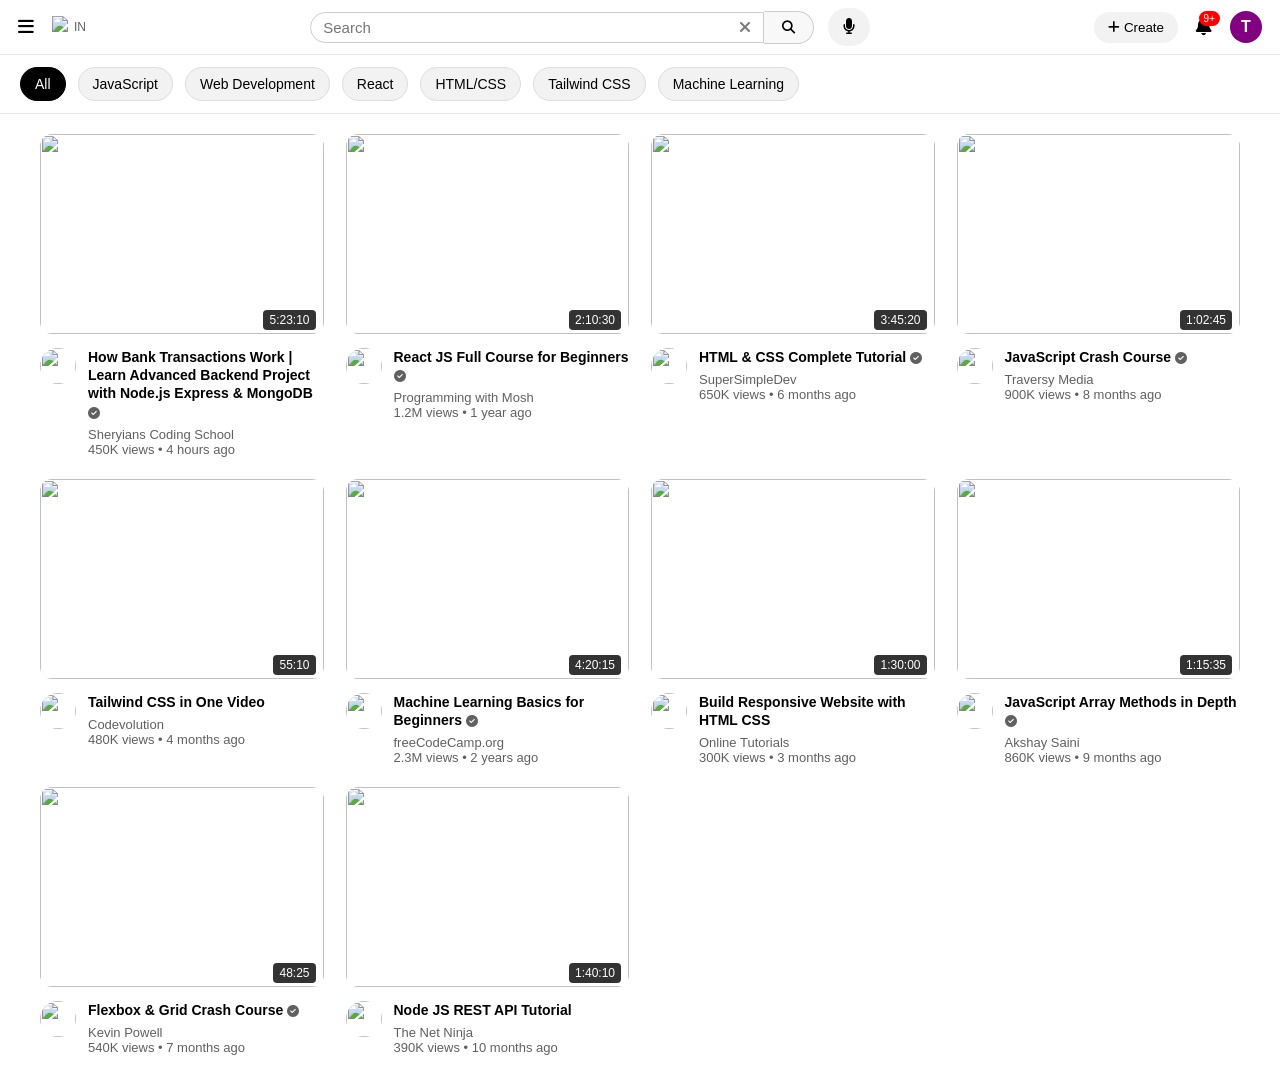
==== index.html @ 50a2b5e3 "first commit" ====
<!doctype html>
<html lang="en">
  <head>
    <meta charset="UTF-8" />
    <meta name="viewport" content="width=device-width, initial-scale=1.0" />
    <title>YouTube Clone</title>
    <link rel="stylesheet" href="style.css" />
    <link
      rel="stylesheet"
      href="https://cdnjs.cloudflare.com/ajax/libs/font-awesome/6.5.0/css/all.min.css"
    />
  </head>
  <body>
    <!-- Navigation bar at the top of the page -->
    <nav class="navbar">
      <div class="nav-left">
        <i class="fas fa-bars icon"></i>
        <img
          src="https://www.gstatic.com/youtube/img/branding/youtubelogo/svg/youtubelogo.svg"
          class="logo"
        />
        <!-- YouTube logo image -->
        <span class="country">IN</span>
      </div>
      
      <div class="nav-center">
        <div class="search-box">
          <input type="text" id="searchInput" placeholder="Search" />
          <i class="fas fa-times clear .clear-search" id="clearBtn"></i>
        </div>
        <!-- Closes search box container -->
        <button class="search-btn" id="searchBtn">
          <!-- Search button next to input -->
          <i class="fas fa-search"></i>
        </button>
        <!-- Closes search button -->

        <!-- Microphone button container for voice search -->
        <div class="mic" id="micBtn">
          <i class="fas fa-microphone"></i>
        </div>
      </div>

      <div class="nav-right">
        <button class="create-btn">
          <i class="fas fa-plus"></i> Create
        </button>
        <div class="bell">
          <i class="fas fa-bell"></i>
          <span class="badge">9+</span>
        </div>
        <div class="profile">T</div>
      </div>
    </nav>
    <!-- Closes navbar -->

    <section class="chips" id="chips">
      <button class="chip active" data-category="All">All</button>
      <button class="chip" data-category="JavaScript">JavaScript</button>
      <button class="chip" data-category="Web Development">
        Web Development
      </button>
      <button class="chip" data-category="React">React</button>
      <button class="chip" data-category="HTML">HTML/CSS</button>
      <button class="chip" data-category="Tailwind CSS">Tailwind CSS</button>
      <button class="chip" data-category="Machine Learning">
        Machine Learning
      </button>
    </section>

    <!-- Main videos display area -->
    <section class="videos" id="videos"></section>

    <script src="script.js"></script>
  </body>
</html>
---- style.css ----
* {
    margin: 0;
    padding: 0;
    box-sizing: border-box;
    font-family: Arial, Helvetica, sans-serif;
}

body {
    background: #fff;
}

/* NAVBAR */
.navbar {
    display: flex;
    justify-content: space-between;
    align-items: center;
    padding: 8px 18px;
    border-bottom: 1px solid #e5e5e5;
}

/* LEFT */
.nav-left {
    display: flex;
    align-items: center;
    gap: 18px;
}

.logo {
    height: 22px;
}

.country {
    font-size: 12px;
    color: #606060;
    margin-left: -12px;
}

.icon {
    font-size: 18px;
    cursor: pointer;
}

/* CENTER */
.nav-center {
    display: flex;
    align-items: center;
    width: 45%;
}

.search-box {
    flex: 1;
    display: flex;
    align-items: center;
    border: 1px solid #ccc;
    border-radius: 30px 0 0 30px;
    padding: 6px 12px;
}

.search-box input {
    flex: 1;
    border: none;
    outline: none;
    font-size: 15px;
}

.clear {
    color: #777;
    cursor: pointer;
}

.search-btn {
    border: 1px solid #ccc;
    border-left: none;
    padding: 8px 18px;
    background: #f8f8f8;
    cursor: pointer;
    border-radius: 0 30px 30px 0;
}

.mic {
    margin-left: 14px;
    background: #f2f2f2;
    padding: 10px 15px;
    border-radius: 50px;
    cursor: pointer;
}

/* RIGHT */
.nav-right {
    display: flex;
    align-items: center;
    gap: 18px;
}

.create-btn {
    padding: 8px 14px;
    border-radius: 20px;
    border: none;
    background: #f2f2f2;
    cursor: pointer;
    font-weight: 500;
}

.bell {
    position: relative;
    font-size: 18px;
    cursor: pointer;
}

.badge {
    position: absolute;
    top: -6px;
    right: -8px;
    background: red;
    color: white;
    font-size: 10px;
    padding: 2px 5px;
    border-radius: 10px;
}

.profile {
    width: 32px;
    height: 32px;
    background: purple;
    color: white;
    display: flex;
    align-items: center;
    justify-content: center;
    border-radius: 50%;
    font-weight: bold;
    cursor: pointer;
}

/* RESPONSIVE */
@media (max-width: 900px) {
    .nav-center {
        width: 55%;
    }
}

@media (max-width: 600px) {
    .nav-center {
        display: none;
    }
}



/* CHIPS BAR */
.chips {
    display: flex;
    gap: 12px;
    padding: 12px 20px;
    overflow-x: auto;
    border-bottom: 1px solid #e5e5e5;
    background: #fff;
}

.chips::-webkit-scrollbar {
    display: none;
}

.chip {
    padding: 8px 14px;
    border-radius: 18px;
    border: 1px solid #ddd;
    background: #f2f2f2;
    cursor: pointer;
    white-space: nowrap;
    font-size: 14px;
}

.chip.active {
    background: #000;
    color: #fff;
    border-color: #000;
}
 /* Grid   */
.videos {
    padding: 20px 40px;
    display: grid;
    grid-template-columns: repeat(4, 1fr);
    gap: 22px;
}

/* Card */
.video-card {
    cursor: pointer;
}

/* Thumbnail wrapper */
.thumb-wrap {
    position: relative;
}

.thumbnail {
    width: 100%;
    border-radius: 12px;
    height: 200px;
    object-fit: cover;
}

/* Duration badge */
.duration {
    position: absolute;
    bottom: 8px;
    right: 8px;
    background: rgba(0, 0, 0, 0.8);
    color: #fff;
    font-size: 12px;
    padding: 3px 6px;
    border-radius: 4px;
}

/* Info */
.video-info {
    display: flex;
    gap: 12px;
    margin-top: 10px;
}

.channel-avatar {
    width: 36px;
    height: 36px;
    border-radius: 50%;
}

.video-text h4 {
    font-size: 14px;
    margin-bottom: 6px;
    line-height: 1.3;
}

.video-text p {
    font-size: 13px;
    color: #606060;
}
.highlight {
    background: yellow;
    color: black;
    font-weight: bold;
}
/* Responsive */
@media(max-width:1100px) {
    .videos {
        grid-template-columns: repeat(3, 1fr);
    }
}

@media(max-width:800px) {
    .videos {
        grid-template-columns: repeat(2, 1fr);
    }
}

@media(max-width:500px) {
    .videos {
        grid-template-columns: 1fr;
        padding: 20px;
    }
}
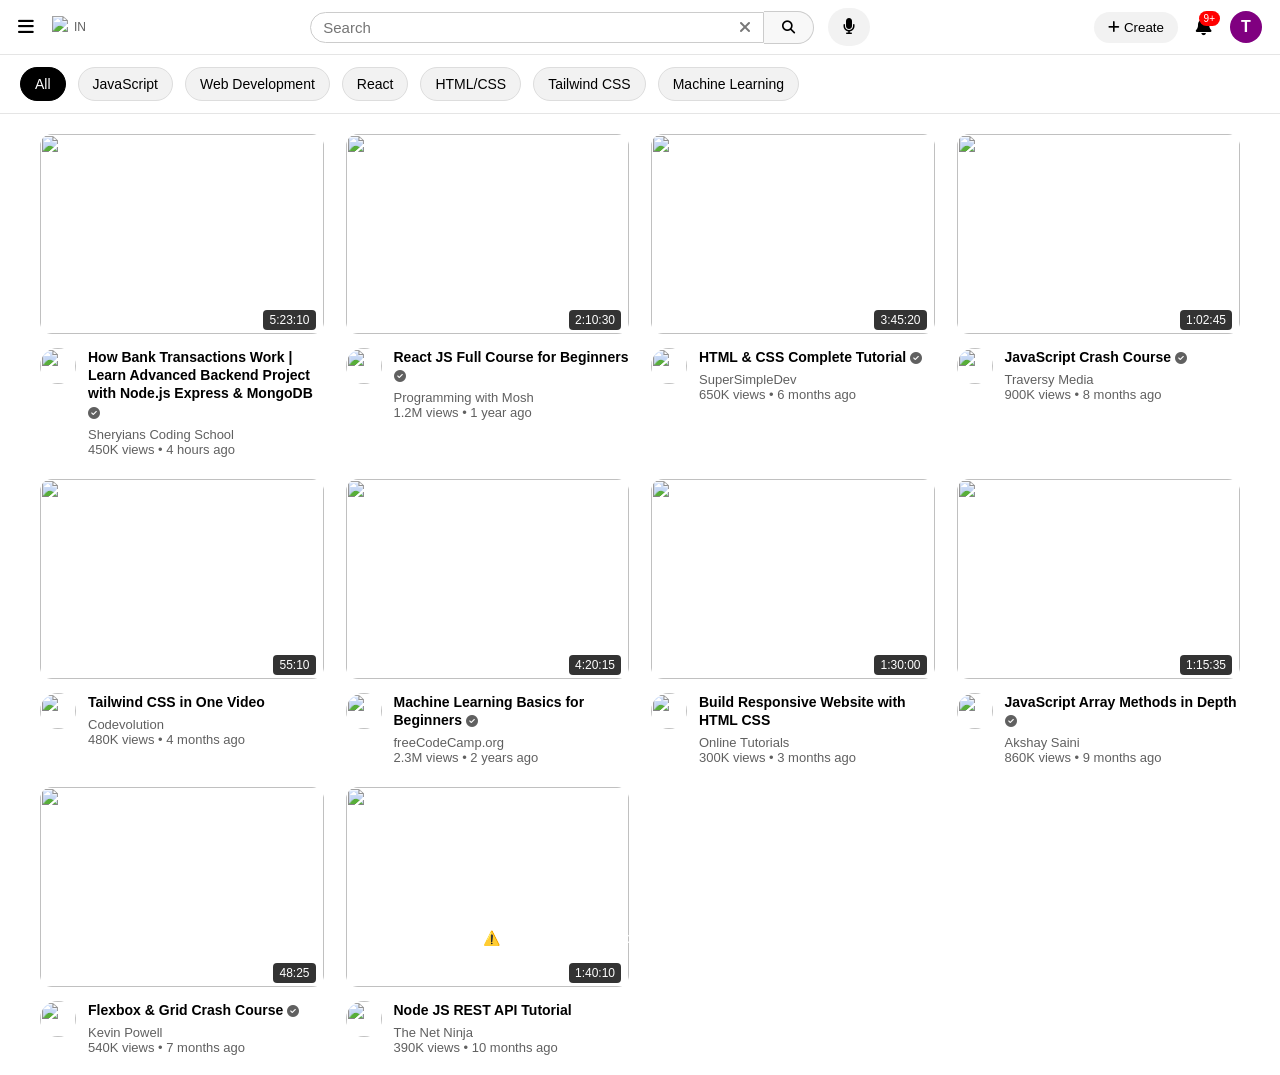
==== commit 057b50a5: "add a feature user offlin and online" ====
--- a/index.html
+++ b/index.html
@@ -70,6 +70,8 @@
 
     <!-- Main videos display area -->
     <section class="videos" id="videos"></section>
+    <div id="offlineBanner" class="offline-banner">⚠️ You are offline. Check your internet connection.</div>
+
 
     <script src="script.js"></script>
   </body>
--- a/style.css
+++ b/style.css
@@ -240,6 +240,34 @@
     color: black;
     font-weight: bold;
 }
+.offline-banner {
+    position: fixed;
+    bottom: -60px;
+    left: 25%;
+    width: 50%;
+    color: #fff;
+    text-align: center;
+    padding: 14px;
+    font-size: 14px;
+    border-radius: 10px;
+    transition: bottom 0.4s ease, background 0.3s ease;
+    z-index: 9999;
+}
+
+.offline-banner.show {
+    bottom: 0;
+}
+
+/* Different colors */
+.offline {
+    background-color: #ec0707;
+    /* dark - offline */
+}
+
+.online {
+    background: #0f9d58;
+    /* green - online */
+}
 /* Responsive */
 @media(max-width:1100px) {
     .videos {
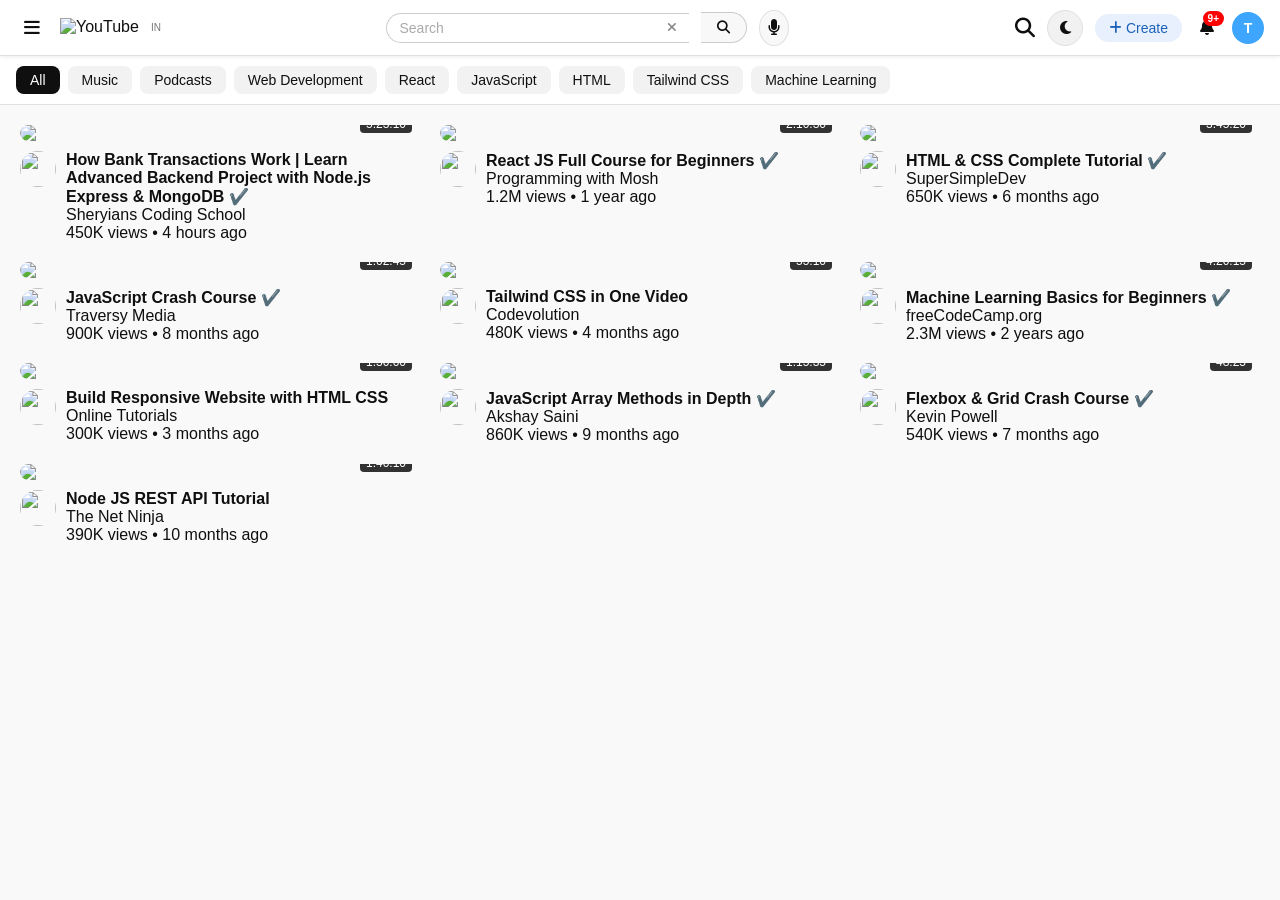
==== commit ba834525: "YouTube-Clone" ====
--- a/index.html
+++ b/index.html
@@ -1,78 +1,97 @@
 <!doctype html>
 <html lang="en">
-  <head>
-    <meta charset="UTF-8" />
-    <meta name="viewport" content="width=device-width, initial-scale=1.0" />
-    <title>YouTube Clone</title>
-    <link rel="stylesheet" href="style.css" />
-    <link
-      rel="stylesheet"
-      href="https://cdnjs.cloudflare.com/ajax/libs/font-awesome/6.5.0/css/all.min.css"
-    />
-  </head>
-  <body>
-    <!-- Navigation bar at the top of the page -->
-    <nav class="navbar">
-      <div class="nav-left">
-        <i class="fas fa-bars icon"></i>
-        <img
-          src="https://www.gstatic.com/youtube/img/branding/youtubelogo/svg/youtubelogo.svg"
-          class="logo"
-        />
-        <!-- YouTube logo image -->
-        <span class="country">IN</span>
+<head>
+  <meta charset="UTF-8" />
+  <meta name="viewport" content="width=device-width, initial-scale=1.0" />
+  <title>YouTube Clone</title>
+  <link rel="stylesheet" href="style.css" />
+  <link rel="stylesheet" href="https://cdnjs.cloudflare.com/ajax/libs/font-awesome/6.5.0/css/all.min.css"/>
+</head>
+<body>
+
+  <!-- ================= NAVBAR ================= -->
+  <nav class="navbar">
+
+    <div class="nav-left">
+      <i class="fas fa-bars icon"></i>
+      <!-- Ek hi logo — dark mode mein JS filter lagayega -->
+      <img
+        src="https://www.gstatic.com/youtube/img/branding/youtubelogo/svg/youtubelogo.svg"
+        class="logo"
+        alt="YouTube"
+      />
+      <span class="country">IN</span>
+    </div>
+
+    <div class="nav-center">
+      <div class="search-box">
+        <input type="text" id="searchInput" placeholder="Search"/>
+        <i class="fas fa-times clear-btn" id="clearBtn"></i>
       </div>
-      
-      <div class="nav-center">
-        <div class="search-box">
-          <input type="text" id="searchInput" placeholder="Search" />
-          <i class="fas fa-times clear .clear-search" id="clearBtn"></i>
-        </div>
-        <!-- Closes search box container -->
-        <button class="search-btn" id="searchBtn">
-          <!-- Search button next to input -->
-          <i class="fas fa-search"></i>
-        </button>
-        <!-- Closes search button -->
+      <button class="search-btn" id="searchBtn">
+        <i class="fas fa-search"></i>
+      </button>
+      <div class="mic">
+        <i class="fas fa-microphone"></i>
+      </div>
+    </div>
 
-        <!-- Microphone button container for voice search -->
-        <div class="mic" id="micBtn">
-          <i class="fas fa-microphone"></i>
-        </div>
+    <div class="nav-right">
+      <i class="fas fa-search mobile-search-icon" id="mobileSearchOpen"></i>
+
+      <!-- Theme Toggle -->
+      <button class="theme-toggle" id="themeToggle" title="Dark Mode">
+        <i class="fas fa-moon" id="themeIcon"></i>
+      </button>
+
+      <button class="create-btn"><i class="fas fa-plus"></i> Create</button>
+      <div class="bell">
+        <i class="fas fa-bell"></i>
+        <span class="badge">9+</span>
       </div>
+      <div class="profile">T</div>
+    </div>
 
-      <div class="nav-right">
-        <button class="create-btn">
-          <i class="fas fa-plus"></i> Create
-        </button>
-        <div class="bell">
-          <i class="fas fa-bell"></i>
-          <span class="badge">9+</span>
-        </div>
-        <div class="profile">T</div>
+  </nav>
+
+  <!-- ================= MOBILE SEARCH OVERLAY ================= -->
+  <div class="mobile-search-overlay" id="mobileSearchOverlay">
+
+    <div class="ms-top">
+      <i class="fas fa-arrow-left" id="mobileSearchClose"></i>
+      <div class="ms-input-wrap">
+        <input type="text" id="mobileSearchInput" placeholder="Search YouTube"/>
+        <i class="fas fa-times ms-clear" id="mobileSearchClear"></i>
       </div>
-    </nav>
-    <!-- Closes navbar -->
+      <div class="ms-mic" id="msMic">
+        <i class="fas fa-microphone"></i>
+      </div>
+    </div>
 
-    <section class="chips" id="chips">
-      <button class="chip active" data-category="All">All</button>
-      <button class="chip" data-category="JavaScript">JavaScript</button>
-      <button class="chip" data-category="Web Development">
-        Web Development
-      </button>
-      <button class="chip" data-category="React">React</button>
-      <button class="chip" data-category="HTML">HTML/CSS</button>
-      <button class="chip" data-category="Tailwind CSS">Tailwind CSS</button>
-      <button class="chip" data-category="Machine Learning">
-        Machine Learning
-      </button>
-    </section>
+    <ul class="ms-suggestions" id="msSuggestions"></ul>
 
-    <!-- Main videos display area -->
-    <section class="videos" id="videos"></section>
-    <div id="offlineBanner" class="offline-banner">⚠️ You are offline. Check your internet connection.</div>
+  </div>
 
+  <!-- ================= CHIPS ================= -->
+  <div class="chips">
+    <div class="chip active" data-category="All">All</div>
+    <div class="chip" data-category="Music">Music</div>
+    <div class="chip" data-category="Podcasts">Podcasts</div>
+    <div class="chip" data-category="Web Development">Web Development</div>
+    <div class="chip" data-category="React">React</div>
+    <div class="chip" data-category="JavaScript">JavaScript</div>
+    <div class="chip" data-category="HTML">HTML</div>
+    <div class="chip" data-category="Tailwind CSS">Tailwind CSS</div>
+    <div class="chip" data-category="Machine Learning">Machine Learning</div>
+  </div>
 
-    <script src="script.js"></script>
-  </body>
-</html>
+  <!-- ================= VIDEOS ================= -->
+  <div class="videos" id="videos"></div>
+
+  <!-- ================= OFFLINE BANNER ================= -->
+  <div class="offline-banner" id="offlineBanner"></div>
+
+  <script type="module" src="./main.js"></script>
+
+</body>
+</html>
--- a/style.css
+++ b/style.css
@@ -1,289 +1,537 @@
+/* ========== RESET ========== */
 * {
-    margin: 0;
-    padding: 0;
-    box-sizing: border-box;
-    font-family: Arial, Helvetica, sans-serif;
-}
-
+  margin: 0;
+  padding: 0;
+  box-sizing: border-box;
+  font-family: Roboto, Arial, sans-serif;
+}
+
+/* ========== LIGHT MODE (default) ========== */
 body {
-    background: #fff;
-}
-
-/* NAVBAR */
+  background: #f9f9f9;
+  color: #0f0f0f;
+}
+
+/* ========== NAVBAR ========== */
 .navbar {
-    display: flex;
-    justify-content: space-between;
-    align-items: center;
-    padding: 8px 18px;
-    border-bottom: 1px solid #e5e5e5;
-}
-
-/* LEFT */
-.nav-left {
-    display: flex;
-    align-items: center;
-    gap: 18px;
-}
-
+  height: 56px;
+  background: #ffffff;
+  border-bottom: 1px solid #e0e0e0;
+  display: flex;
+  align-items: center;
+  justify-content: space-between;
+  padding: 0 16px;
+  position: sticky;
+  top: 0;
+  z-index: 100;
+  box-shadow: 0 1px 4px rgba(0,0,0,0.08);
+}
+
+.nav-left,
+.nav-center,
+.nav-right {
+  display: flex;
+  align-items: center;
+  gap: 12px;
+}
+
+/* Logo */
 .logo {
-    height: 22px;
+  height: 20px;
+  display: block;
 }
 
 .country {
-    font-size: 12px;
-    color: #606060;
-    margin-left: -12px;
+  font-size: 10px;
+  color: #777;
 }
 
 .icon {
-    font-size: 18px;
-    cursor: pointer;
-}
-
-/* CENTER */
-.nav-center {
-    display: flex;
-    align-items: center;
-    width: 45%;
-}
-
+  font-size: 18px;
+  cursor: pointer;
+  padding: 8px;
+  border-radius: 50%;
+  color: #0f0f0f;
+}
+.icon:hover { background: #f2f2f2; }
+
+/* ========== SEARCH BAR ========== */
 .search-box {
-    flex: 1;
-    display: flex;
-    align-items: center;
-    border: 1px solid #ccc;
-    border-radius: 30px 0 0 30px;
-    padding: 6px 12px;
-}
+  display: flex;
+  align-items: center;
+  border: 1px solid #ccc;
+  border-right: none;
+  border-radius: 20px 0 0 20px;
+  padding: 6px 12px;
+  background: #fff;
+  gap: 8px;
+}
+.search-box:focus-within { border-color: #1c62b9; }
 
 .search-box input {
-    flex: 1;
-    border: none;
-    outline: none;
-    font-size: 15px;
-}
-
-.clear {
-    color: #777;
-    cursor: pointer;
-}
+  border: none;
+  outline: none;
+  width: 260px;
+  font-size: 14px;
+  background: transparent;
+  color: #0f0f0f;
+}
+.search-box input::placeholder { color: #aaa; }
+
+.clear-btn {
+  cursor: pointer;
+  font-size: 13px;
+  color: #888;
+}
+.clear-btn:hover { color: #0f0f0f; }
 
 .search-btn {
-    border: 1px solid #ccc;
-    border-left: none;
-    padding: 8px 18px;
-    background: #f8f8f8;
-    cursor: pointer;
-    border-radius: 0 30px 30px 0;
-}
+  border: 1px solid #ccc;
+  border-left: none;
+  padding: 7px 16px;
+  border-radius: 0 20px 20px 0;
+  background: #f8f8f8;
+  cursor: pointer;
+  color: #0f0f0f;
+}
+.search-btn:hover { background: #e8e8e8; }
 
 .mic {
-    margin-left: 14px;
-    background: #f2f2f2;
-    padding: 10px 15px;
-    border-radius: 50px;
-    cursor: pointer;
-}
-
-/* RIGHT */
-.nav-right {
-    display: flex;
-    align-items: center;
-    gap: 18px;
-}
-
+  background: #f8f8f8;
+  padding: 8px;
+  border-radius: 50%;
+  cursor: pointer;
+  border: 1px solid #e0e0e0;
+  color: #0f0f0f;
+}
+.mic:hover { background: #e8e8e8; }
+
+/* ========== RIGHT NAV ========== */
 .create-btn {
-    padding: 8px 14px;
-    border-radius: 20px;
-    border: none;
-    background: #f2f2f2;
-    cursor: pointer;
-    font-weight: 500;
-}
+  background: #e8f0fd;
+  color: #1c62b9;
+  padding: 6px 14px;
+  border-radius: 20px;
+  border: none;
+  cursor: pointer;
+  font-size: 14px;
+  font-weight: 500;
+}
+.create-btn:hover { background: #d2e3fc; }
 
 .bell {
-    position: relative;
-    font-size: 18px;
-    cursor: pointer;
-}
+  position: relative;
+  cursor: pointer;
+  padding: 6px;
+  border-radius: 50%;
+  color: #0f0f0f;
+}
+.bell:hover { background: #f2f2f2; }
 
 .badge {
-    position: absolute;
-    top: -6px;
-    right: -8px;
-    background: red;
-    color: white;
-    font-size: 10px;
-    padding: 2px 5px;
-    border-radius: 10px;
+  position: absolute;
+  top: -2px;
+  right: -4px;
+  background: red;
+  color: #fff;
+  font-size: 10px;
+  padding: 2px 5px;
+  border-radius: 10px;
+  font-weight: bold;
 }
 
 .profile {
-    width: 32px;
-    height: 32px;
-    background: purple;
-    color: white;
-    display: flex;
-    align-items: center;
-    justify-content: center;
-    border-radius: 50%;
-    font-weight: bold;
-    cursor: pointer;
-}
-
-/* RESPONSIVE */
-@media (max-width: 900px) {
-    .nav-center {
-        width: 55%;
-    }
-}
-
-@media (max-width: 600px) {
-    .nav-center {
-        display: none;
-    }
-}
-
-
-
-/* CHIPS BAR */
+  width: 32px;
+  height: 32px;
+  border-radius: 50%;
+  background: #3ea6ff;
+  color: white;
+  display: flex;
+  align-items: center;
+  justify-content: center;
+  font-weight: bold;
+  font-size: 14px;
+  cursor: pointer;
+}
+
+/* ========== THEME TOGGLE ========== */
+.theme-toggle {
+  background: #f1f1f1;
+  border: 1px solid #e0e0e0;
+  width: 36px;
+  height: 36px;
+  border-radius: 50%;
+  cursor: pointer;
+  font-size: 15px;
+  color: #0f0f0f;
+  display: flex;
+  align-items: center;
+  justify-content: center;
+}
+.theme-toggle:hover { background: #e0e0e0; }
+
+/* ========== MOBILE SEARCH ICON ========== */
+.mobile-search-icon {
+  display: none;
+  font-size: 20px;
+  cursor: pointer;
+  color: #0f0f0f;
+}
+
+/* ========== CHIPS ========== */
 .chips {
-    display: flex;
-    gap: 12px;
-    padding: 12px 20px;
-    overflow-x: auto;
-    border-bottom: 1px solid #e5e5e5;
-    background: #fff;
-}
-
-.chips::-webkit-scrollbar {
-    display: none;
-}
+  display: flex;
+  gap: 8px;
+  padding: 10px 16px;
+  overflow-x: auto;
+  scrollbar-width: none;
+  background: #ffffff;
+  border-bottom: 1px solid #e0e0e0;
+}
+.chips::-webkit-scrollbar { display: none; }
 
 .chip {
-    padding: 8px 14px;
-    border-radius: 18px;
-    border: 1px solid #ddd;
-    background: #f2f2f2;
-    cursor: pointer;
-    white-space: nowrap;
-    font-size: 14px;
-}
-
-.chip.active {
-    background: #000;
-    color: #fff;
-    border-color: #000;
-}
- /* Grid   */
+  background: #f2f2f2;
+  color: #0f0f0f;
+  padding: 6px 14px;
+  border-radius: 8px;
+  white-space: nowrap;
+  font-size: 14px;
+  cursor: pointer;
+  font-weight: 500;
+}
+.chip:hover { background: #e5e5e5; }
+.chip.active { background: #0f0f0f; color: #fff; }
+
+/* ========== VIDEOS GRID ========== */
 .videos {
-    padding: 20px 40px;
-    display: grid;
-    grid-template-columns: repeat(4, 1fr);
-    gap: 22px;
-}
-
-/* Card */
+  display: grid;
+  grid-template-columns: repeat(auto-fill, minmax(300px, 1fr));
+  gap: 20px;
+  padding: 20px;
+}
+
+/* ========== VIDEO CARD ========== */
 .video-card {
-    cursor: pointer;
-}
-
-/* Thumbnail wrapper */
+  cursor: pointer;
+}
+.video-card:hover .thumbnail { transform: scale(1.02); }
+
 .thumb-wrap {
-    position: relative;
+  position: relative;
+  overflow: hidden;
+  border-radius: 10px;
 }
 
 .thumbnail {
-    width: 100%;
-    border-radius: 12px;
-    height: 200px;
-    object-fit: cover;
-}
-
-/* Duration badge */
+  width: 100%;
+  display: block;
+  border-radius: 10px;
+  transition: transform 0.3s;
+}
+
 .duration {
-    position: absolute;
-    bottom: 8px;
-    right: 8px;
-    background: rgba(0, 0, 0, 0.8);
-    color: #fff;
-    font-size: 12px;
-    padding: 3px 6px;
-    border-radius: 4px;
-}
-
-/* Info */
+  position: absolute;
+  bottom: 8px;
+  right: 8px;
+  background: rgba(0,0,0,0.8);
+  color: #fff;
+  font-size: 12px;
+  padding: 2px 6px;
+  border-radius: 4px;
+  font-weight: 500;
+}
+
 .video-info {
-    display: flex;
-    gap: 12px;
-    margin-top: 10px;
+  display: flex;
+  gap: 10px;
+  margin-top: 10px;
 }
 
 .channel-avatar {
-    width: 36px;
-    height: 36px;
-    border-radius: 50%;
+  width: 36px;
+  height: 36px;
+  border-radius: 50%;
+  object-fit: cover;
+  flex-shrink: 0;
 }
 
 .video-text h4 {
-    font-size: 14px;
-    margin-bottom: 6px;
-    line-height: 1.3;
+  font-size: 14px;
+  font-weight: 600;
+  line-height: 1.4;
+  color: #0f0f0f;
+  display: -webkit-box;
+  -webkit-line-clamp: 2;
+  -webkit-box-orient: vertical;
+  overflow: hidden;
 }
 
 .video-text p {
-    font-size: 13px;
-    color: #606060;
-}
+  font-size: 12px;
+  color: #606060;
+  margin-top: 3px;
+}
+
+/* ========== HIGHLIGHT ========== */
 .highlight {
-    background: yellow;
-    color: black;
-    font-weight: bold;
-}
+  background: #ffd700;
+  color: #000;
+  border-radius: 2px;
+  padding: 0 1px;
+}
+
+/* ========== NOT FOUND ========== */
+.not-found {
+  text-align: center;
+  margin-top: 60px;
+  color: #606060;
+  font-size: 18px;
+  grid-column: 1 / -1;
+}
+
+/* ========== OFFLINE BANNER ========== */
 .offline-banner {
-    position: fixed;
-    bottom: -60px;
-    left: 25%;
-    width: 50%;
-    color: #fff;
-    text-align: center;
-    padding: 14px;
-    font-size: 14px;
-    border-radius: 10px;
-    transition: bottom 0.4s ease, background 0.3s ease;
-    z-index: 9999;
-}
-
-.offline-banner.show {
-    bottom: 0;
-}
-
-/* Different colors */
-.offline {
-    background-color: #ec0707;
-    /* dark - offline */
-}
-
-.online {
-    background: #0f9d58;
-    /* green - online */
-}
-/* Responsive */
-@media(max-width:1100px) {
-    .videos {
-        grid-template-columns: repeat(3, 1fr);
-    }
-}
-
-@media(max-width:800px) {
-    .videos {
-        grid-template-columns: repeat(2, 1fr);
-    }
-}
-
-@media(max-width:500px) {
-    .videos {
-        grid-template-columns: 1fr;
-        padding: 20px;
-    }
+  position: fixed;
+  bottom: 0;
+  left: 0;
+  width: 100%;
+  text-align: center;
+  padding: 12px;
+  font-size: 14px;
+  font-weight: 500;
+  display: none;
+  z-index: 9999;
+}
+.offline-banner.show    { display: block; }
+.offline-banner.offline { background: #f44336; color: #fff; }
+.offline-banner.online  { background: #4caf50; color: #fff; }
+
+/* ========== MOBILE SEARCH OVERLAY ========== */
+.mobile-search-overlay {
+  display: none;
+  position: fixed;
+  inset: 0;
+  background: #fff;
+  z-index: 9999;
+  flex-direction: column;
+  animation: slideDown 0.2s ease;
+}
+.mobile-search-overlay.active { display: flex; }
+
+@keyframes slideDown {
+  from { transform: translateY(-10px); opacity: 0; }
+  to   { transform: translateY(0);     opacity: 1; }
+}
+
+.ms-top {
+  display: flex;
+  align-items: center;
+  gap: 10px;
+  padding: 10px 12px;
+  border-bottom: 1px solid #e0e0e0;
+  background: #fff;
+}
+
+.ms-top .fa-arrow-left {
+  font-size: 18px;
+  cursor: pointer;
+  padding: 8px;
+  border-radius: 50%;
+  color: #0f0f0f;
+}
+.ms-top .fa-arrow-left:hover { background: #f2f2f2; }
+
+.ms-input-wrap {
+  flex: 1;
+  display: flex;
+  align-items: center;
+  border: 1px solid #ccc;
+  border-radius: 20px;
+  padding: 7px 14px;
+  gap: 8px;
+  background: #f8f8f8;
+}
+.ms-input-wrap:focus-within { border-color: #1c62b9; background: #fff; }
+
+.ms-input-wrap input {
+  flex: 1;
+  border: none;
+  outline: none;
+  font-size: 15px;
+  background: transparent;
+  color: #0f0f0f;
+}
+.ms-input-wrap input::placeholder { color: #aaa; }
+
+.ms-clear {
+  font-size: 13px;
+  color: #888;
+  cursor: pointer;
+  display: none;
+}
+.ms-clear.visible { display: block; }
+
+.ms-mic {
+  background: #f8f8f8;
+  border: 1px solid #e0e0e0;
+  padding: 9px 10px;
+  border-radius: 50%;
+  cursor: pointer;
+  color: #0f0f0f;
+}
+.ms-mic:hover { background: #e8e8e8; }
+
+.ms-suggestions {
+  list-style: none;
+  overflow-y: auto;
+  flex: 1;
+}
+
+.ms-suggestions li {
+  display: flex;
+  align-items: center;
+  gap: 14px;
+  padding: 12px 16px;
+  cursor: pointer;
+  border-bottom: 1px solid #f2f2f2;
+}
+.ms-suggestions li:hover { background: #f9f9f9; }
+
+.suggestion-icon  { color: #606060; font-size: 14px; width: 20px; flex-shrink: 0; }
+.suggestion-text  { font-size: 14px; color: #0f0f0f; flex: 1; }
+.suggestion-text .match { font-weight: 700; }
+.suggestion-fill  { color: #aaa; font-size: 13px; flex-shrink: 0; }
+.ms-suggestions li:hover .suggestion-fill { color: #555; }
+
+.ms-no-results {
+  text-align: center;
+  padding: 40px 16px;
+  color: #aaa;
+  font-size: 14px;
+}
+
+/* ========================================================
+   DARK MODE — body.dark class se toggle hoga
+   ======================================================== */
+body.dark {
+  background: #0f0f0f;
+  color: #fff;
+}
+
+body.dark .navbar {
+  background: #212121;
+  border-bottom-color: #3d3d3d;
+  box-shadow: 0 1px 4px rgba(0,0,0,0.4);
+}
+
+/* Logo dark mode mein white karo */
+body.dark .logo {
+  filter: brightness(0) invert(1);
+}
+
+body.dark .icon         { color: #fff; }
+body.dark .icon:hover   { background: #3d3d3d; }
+body.dark .country      { color: #aaa; }
+
+/* Search bar dark */
+body.dark .search-box {
+  background: #121212;
+  border-color: #3d3d3d;
+}
+body.dark .search-box input { color: #fff; }
+body.dark .search-box input::placeholder { color: #666; }
+body.dark .clear-btn { color: #aaa; }
+body.dark .clear-btn:hover { color: #fff; }
+
+body.dark .search-btn {
+  background: #272727;
+  border-color: #3d3d3d;
+  color: #fff;
+}
+body.dark .search-btn:hover { background: #3d3d3d; }
+
+body.dark .mic {
+  background: #272727;
+  border-color: #3d3d3d;
+  color: #fff;
+}
+body.dark .mic:hover { background: #3d3d3d; }
+
+/* Right nav dark */
+body.dark .create-btn  { background: #263850; color: #3ea6ff; }
+body.dark .bell        { color: #fff; }
+body.dark .bell:hover  { background: #3d3d3d; }
+body.dark .mobile-search-icon { color: #fff; }
+
+/* Theme toggle dark */
+body.dark .theme-toggle {
+  background: #272727;
+  border-color: #3d3d3d;
+  color: #fff;
+}
+body.dark .theme-toggle:hover { background: #3d3d3d; }
+
+/* Chips dark */
+body.dark .chips { background: #212121; border-bottom-color: #3d3d3d; }
+body.dark .chip  { background: #272727; color: #fff; }
+body.dark .chip:hover  { background: #3d3d3d; }
+body.dark .chip.active { background: #fff; color: #0f0f0f; }
+
+/* Video card dark */
+body.dark .video-text h4 { color: #fff; }
+body.dark .video-text p  { color: #aaa; }
+
+/* Mobile overlay dark */
+body.dark .mobile-search-overlay { background: #212121; }
+body.dark .ms-top {
+  background: #212121;
+  border-bottom-color: #3d3d3d;
+}
+body.dark .ms-top .fa-arrow-left { color: #fff; }
+body.dark .ms-top .fa-arrow-left:hover { background: #3d3d3d; }
+
+body.dark .ms-input-wrap {
+  background: #121212;
+  border-color: #3d3d3d;
+}
+body.dark .ms-input-wrap:focus-within { background: #1a1a1a; }
+body.dark .ms-input-wrap input { color: #fff; }
+body.dark .ms-input-wrap input::placeholder { color: #666; }
+body.dark .ms-clear { color: #aaa; }
+
+body.dark .ms-mic {
+  background: #272727;
+  border-color: #3d3d3d;
+  color: #fff;
+}
+body.dark .ms-mic:hover { background: #3d3d3d; }
+
+body.dark .ms-suggestions li {
+  border-bottom-color: #2a2a2a;
+}
+body.dark .ms-suggestions li:hover { background: #2a2a2a; }
+body.dark .suggestion-icon  { color: #aaa; }
+body.dark .suggestion-text  { color: #fff; }
+body.dark .suggestion-fill  { color: #555; }
+body.dark .ms-suggestions li:hover .suggestion-fill { color: #aaa; }
+
+body.dark .not-found { color: #aaa; }
+
+/* ========== MOBILE RESPONSIVE ========== */
+@media (max-width: 768px) {
+  .nav-center         { display: none; }
+  .create-btn         { display: none; }
+  .mobile-search-icon { display: block; }
+  .country            { display: none; }
+
+  .videos {
+    grid-template-columns: 1fr;
+    padding: 10px;
+    gap: 14px;
+  }
+}
+
+@media (max-width: 480px) {
+  .bell { display: none; }
 }
